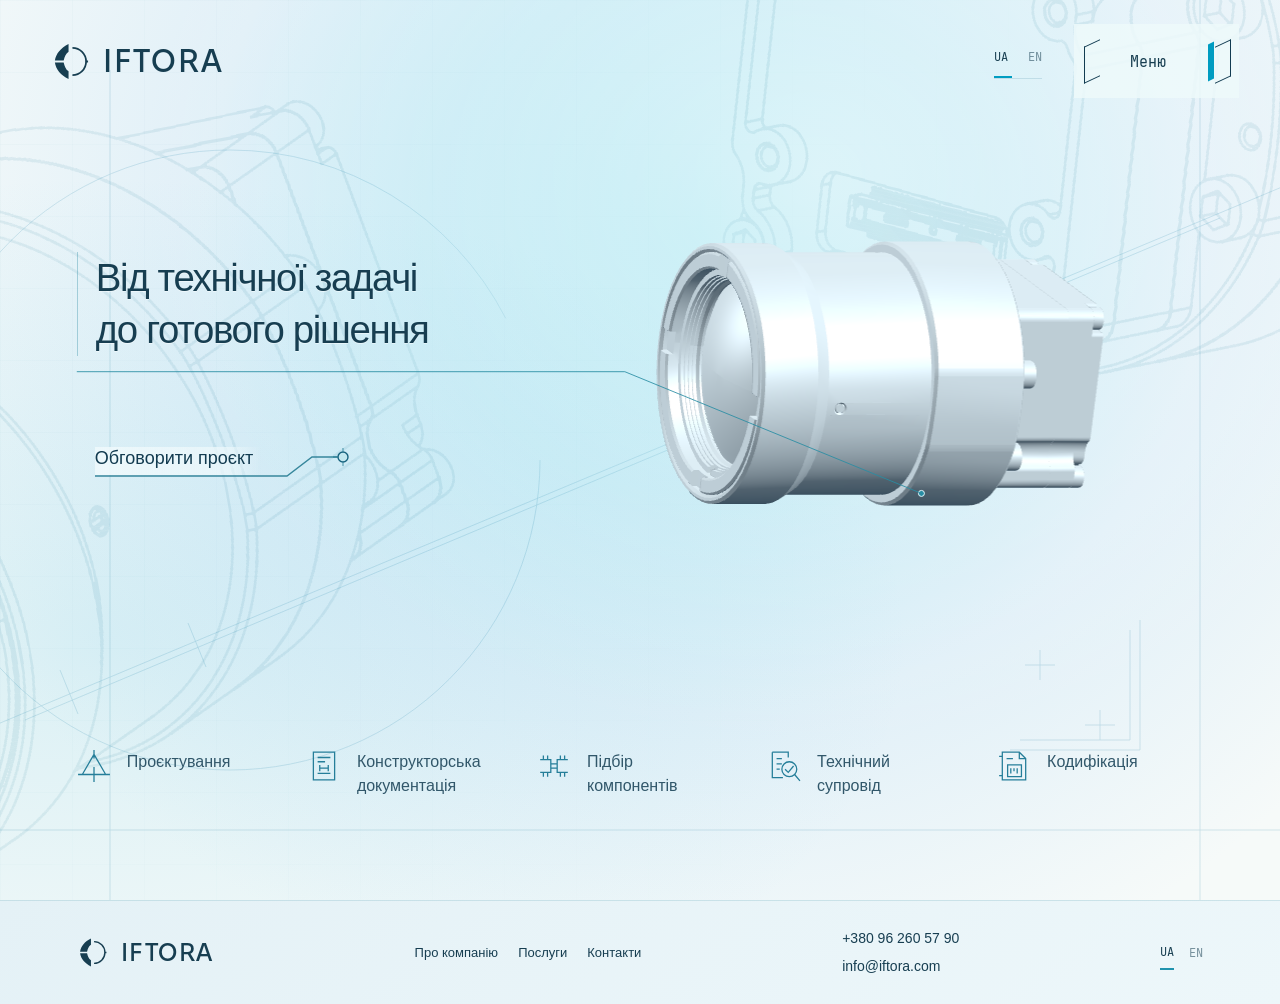
==== index.html @ 30218fc1 "Initial IFTORA website with Home and About" ====
<!doctype html><html lang="uk" data-cta="b"><head><meta charset="utf-8"><meta name="viewport" content="width=device-width,initial-scale=1"><title>IFTORA — Living Blueprint</title><link rel="stylesheet" href="style.css?v=a11y-final-1"><link rel="stylesheet" href="cta-study.css?v=endpoint-line-1"></head><body>
<main class="scene" id="scene" data-model-state="loading">
<div class="mist" aria-hidden="true"></div><div class="grid" aria-hidden="true"></div>
<div class="environment" aria-hidden="true"><img class="fragment front" src="assets/module.svg" alt=""><img class="fragment rear" src="assets/rear.svg" alt=""><svg class="draft" viewBox="0 0 1400 900" preserveAspectRatio="xMidYMid slice"><g fill="none" stroke="currentColor" stroke-width=".65"><path d="M-100 790L1550 100M85 720L1280 218M120 670l18 44m110-91l18 44m840-398l18 44M170 70V900M1260 0V900M0 830H1400"/><circle cx="290" cy="460" r="310" stroke-dasharray="3 13"/><path d="M1070 750h130v-130M1080 740h110v-110M1100 650v30m-15-15h30M1160 710v30m-15-15h30"/></g></svg></div>
<header><span class="brand-lockup"><svg class="brand-mark" viewBox="0 0 32 32" aria-hidden="true" hidden></svg><span class="wordmark">IFTORA</span><span class="favicon-samples" hidden aria-hidden="true"></span></span><div class="header-controls"><div class="language" role="group" aria-label="Мова"><button data-lang="uk" aria-pressed="true">UA</button><button data-lang="en" aria-pressed="false">EN</button></div><button id="menu" aria-expanded="false" aria-controls="menu-panel" aria-label="Відкрити меню"><span class="menu-parts" aria-hidden="true"><i></i><i></i><i></i></span><span class="menu-label">Меню</span></button></div></header>
<div class="model-stage" id="model" tabindex="0" aria-label="Реальна модель ІЧ-модуля. Перетягніть для зміни ракурсу"><picture><source media="(max-width:700px)" srcset="assets/hero-poster-mobile.png"><img class="model-poster" src="assets/hero-poster-desktop.png" alt="Реальна модель ІЧ-модуля"></picture></div>
<svg class="live-leader" aria-hidden="true"><circle id="leader-node" r="2.5"/><path id="leader-path" pathLength="1"/><path id="leader-start" pathLength="1"/></svg><div class="copy"><h1 id="main-phrase">Від технічної задачі<br>до готового рішення</h1><button class="cta" id="contact">Обговорити проєкт</button></div>
<section id="menu-panel" role="dialog" aria-modal="true" aria-label="Меню" inert hidden><button id="menu-close" class="engineering-close" aria-label="Закрити меню"><svg viewBox="0 0 48 48" aria-hidden="true"><path d="M13 8 6 12v24l7 4M35 8l7 4v24l-7 4M18 18l12 12m0-12L18 30"/></svg></button><nav class="menu-inner" aria-label="Навігація"><button data-nav="home" aria-current="page">Головна</button><button data-nav="about">Про компанію</button><button data-nav="services">Послуги</button><button data-nav="cases">Кейси</button><button data-nav="faq">FAQ</button><button data-nav="contact">Контакти</button></nav><p class="menu-note" id="menu-note" hidden aria-live="polite"></p></section>
<section id="contact-panel" role="dialog" aria-modal="true" aria-labelledby="contact-title" hidden inert><div><h2 id="contact-title">Обговорити проєкт</h2><p id="contact-note">Зателефонуйте або напишіть нам</p><address class="project-contacts dialog-contacts"><a href="tel:+380962605790">+380 96 260 57 90</a><a href="mailto:info@iftora.com">info@iftora.com</a></address><button id="contact-close">Повернутися до модуля</button></div></section></main>
<section class="direction-callouts" aria-label="Інженерні напрями"><article class="direction-tag"><svg class="direction-icon" viewBox="0 0 32 32" fill="none" stroke="currentColor" stroke-width="1.2" aria-hidden="true"><path d="M5 24L16 5l11 19ZM16 1v8M1 24h8m14 0h8M16 17v14m-7-7h14"/></svg><span class="tag-label"><span data-ua="Проєктування" data-en="Design">Проєктування</span></span></article><article class="direction-tag"><svg class="direction-icon" viewBox="0 0 32 32" fill="none" stroke="currentColor" stroke-width="1.2" aria-hidden="true"><path d="M6 3h20v26H6ZM10 8h12M10 12h7M10 23h12M12 18h8m-8-3v6m8-6v6"/></svg><span class="tag-label"><span data-ua="Конструкторська" data-en="Engineering">Конструкторська</span><span data-ua="документація" data-en="documentation">документація</span></span></article><article class="direction-tag"><svg class="direction-icon" viewBox="0 0 32 32" fill="none" stroke="currentColor" stroke-width="1.2" aria-hidden="true"><path d="M3 10h10v12H3m26-12H19v12h10M13 14h6m-6 4h6M6 6v4m4-4v4m12-4v4m4-4v4M6 22v4m4-4v4m12-4v4m4-4v4"/></svg><span class="tag-label"><span data-ua="Підбір" data-en="Component">Підбір</span><span data-ua="компонентів" data-en="selection">компонентів</span></span></article><article class="direction-tag"><svg class="direction-icon" viewBox="0 0 32 32" fill="none" stroke="currentColor" stroke-width="1.2" aria-hidden="true"><path d="M5 3h15v5M5 3v24h10M9 9h5M9 14h5M9 19h3"/><circle cx="21" cy="19" r="7"/><path d="m26 24 5 6m-14-11 3 3 5-6"/></svg><span class="tag-label"><span data-ua="Технічний" data-en="Technical">Технічний</span><span data-ua="супровід" data-en="support">супровід</span></span></article><article class="direction-tag codification"><svg class="direction-icon" viewBox="0 0 32 32" fill="none" stroke="currentColor" stroke-width="1.2" aria-hidden="true"><path d="M5 3h16l6 6v20H5ZM21 3v6h6M9 9h6M2 7h3M2 25h3"/><path d="M10 15h13v11H10ZM13 18v5m3-5v3m3-3v5"/></svg><span class="tag-label" data-ua="Кодифікація" data-en="Codification">Кодифікація</span></article></section>
<footer class="home-ending" id="home-contact"><div class="ending-bottom"><span class="brand-lockup footer-brand"><svg class="brand-mark" viewBox="0 0 40 40" aria-hidden="true"></svg><span class="wordmark">IFTORA</span></span><nav class="footer-nav" aria-label="Навігація"><button data-nav="about">Про компанію</button><button data-nav="services">Послуги</button><button data-nav="contact">Контакти</button></nav><address class="project-contacts"><a href="tel:+380962605790">+380 96 260 57 90</a><a href="mailto:info@iftora.com">info@iftora.com</a></address><div class="footer-language"><button data-lang="uk" aria-pressed="true">UA</button><button data-lang="en" aria-pressed="false">EN</button></div></div><p id="footer-note" class="footer-note" hidden aria-live="polite"></p></footer>
<script type="importmap">{"imports":{"three":"./vendor/three.module.js"}}</script><script type="module" src="motion.js?v=navigation-1"></script><script src="accessibility-language.js?v=1"></script></body></html>
---- style.css ----
@font-face{font-family:Fixel;src:url(assets/display.woff2)}*{box-sizing:border-box}body{margin:0;color:#173e51;background:#ecf7fb;font-family:Tahoma,Arial,sans-serif}button{font:inherit;color:inherit;cursor:pointer}button:focus-visible,[tabindex]:focus-visible{outline:2px solid #007aaf;outline-offset:7px}.scene{min-height:700px;height:100svh;position:relative;isolation:isolate;overflow:hidden;background:radial-gradient(ellipse at 55% 26%,#a9e6f1 0%,#c1e9f4 28%,#e1f0f8 51%,#f6faf9 84%)}.mist{position:absolute;inset:-20%;background:radial-gradient(ellipse at 60% 28%,#fff8,transparent 45%),radial-gradient(ellipse at 20% 65%,#4ebedf2a,transparent 40%);transform:translate(calc(var(--px,0)*9px),calc(var(--py,0)*9px))}.grid{position:absolute;inset:0;background-image:linear-gradient(#559db012 1px,transparent 1px),linear-gradient(90deg,#559db012 1px,transparent 1px);background-size:72px 72px;mask-image:linear-gradient(110deg,#000,transparent 75%);opacity:.6}.environment{position:absolute;inset:0;pointer-events:none;opacity:var(--engineering,0)}.fragment{position:absolute;opacity:.12;filter:invert(35%) sepia(33%) saturate(1000%) hue-rotate(150deg);width:75vw;mix-blend-mode:multiply}.front{left:-39%;top:14%;transform:translate(calc(var(--px,0)*-12px + var(--drift,0)*5px),calc(var(--py,0)*-8px + var(--drift,0)*3px)) rotate(-10deg)}.rear{right:-32%;top:-40%;transform:translate(calc(var(--px,0)*17px - var(--drift,0)*7px),calc(var(--py,0)*11px - var(--drift,0)*4px)) rotate(13deg)}.draft{position:absolute;width:100%;height:100%;color:#00749f;opacity:.3;transform:translate(calc(var(--px,0)*5px),calc(var(--py,0)*5px))}header{position:absolute;z-index:6;top:34px;left:4%;right:4%;display:flex;align-items:center;justify-content:space-between}.wordmark{font-family:Fixel;font-size:32px;letter-spacing:.06em}#menu{position:relative;display:flex;align-items:center;justify-content:center;width:115px;height:45px;border:0;background:none;z-index:7}.menu-label{font-size:13px;position:absolute;top:16px;left:31px;transition:transform .55s,opacity .4s}.menu-parts{position:absolute;inset:0}.menu-parts i{position:absolute;top:7px;height:32px;width:16px;border:1px solid #28627b;transition:transform .65s cubic-bezier(.2,.8,.2,1);transform:skewY(-25deg)}.menu-parts i:nth-child(1){left:5px;border-right:0}.menu-parts i:nth-child(2){left:91px;width:6px;background:#009dc1;border:0}.menu-parts i:nth-child(3){left:98px;border-left:0}.menu-open .menu-parts i:nth-child(1){transform:translateX(-8px) skewY(-25deg)}.menu-open .menu-parts i:nth-child(2){transform:translate(-18px,17px) skewY(-25deg)}.menu-open .menu-parts i:nth-child(3){transform:translateX(10px) skewY(-25deg)}.menu-open .menu-label{opacity:0;transform:translateY(10px)}.model-stage{position:absolute;width:min(72vw,1100px);left:50%;top:-1%;transform:translateX(-44%);touch-action:pan-y;outline-offset:-40px}.model-tilt{transform:perspective(1100px) rotateX(calc(var(--py,0)*-2deg)) rotateY(calc(var(--px,0)*2.8deg));will-change:transform}#module-art{width:100%;overflow:visible;color:#27617b;filter:drop-shadow(15px 30px 28px #4a90b62a)}.surface{opacity:var(--depth,0)}.ink{opacity:calc(1 - var(--depth,0)*.45)}.axes{opacity:var(--engineering,0)}.optics{transform:translate(calc(var(--separate,0)*-21px),calc(var(--separate,0)*8.82px))}.housing{transform:translate(calc(var(--separate,0)*12px),calc(var(--separate,0)*-5.04px))}.highlight{opacity:var(--highlight,0);transition:opacity .35s}h1{font-family:Fixel;font-weight:500;font-size:clamp(42px,4.9vw,82px);line-height:1.04;letter-spacing:-.045em;margin:0;text-shadow:0 2px 20px #e8f7fbcc}h1 span{margin-left:13%}.copy p{font-size:clamp(15px,1.25vw,19px);line-height:1.5;margin:22px 0 0 48%;max-width:480px}.study-controls{position:absolute;z-index:3;left:4%;right:4%;bottom:65px;display:flex;align-items:center;justify-content:space-between;font-size:12px}.study-controls button{display:flex;align-items:center;gap:18px;border:0;background:none;padding:10px 0;font-size:12px;min-width:280px;text-align:left}.progress-track{width:82px;height:2px;background:#84b5c6;display:block}#progress{display:block;height:100%;width:0;background:#007caa}.replay-label{opacity:.6}.disclosure{position:absolute;bottom:22px;left:4%;right:4%;display:flex;justify-content:space-between;font-size:9px;letter-spacing:.06em;color:#497489}#menu-panel{position:absolute;z-index:5;inset:0;background:#eaf8faed;backdrop-filter:blur(20px);clip-path:polygon(94% 6%,95% 6%,95% 8%,94% 8%);transition:clip-path .7s cubic-bezier(.2,.8,.2,1)}#menu-panel.open{clip-path:polygon(0 0,100% 0,100% 100%,0 100%)}.menu-inner{position:absolute;left:13%;top:30%;display:grid;gap:28px}.menu-inner small{letter-spacing:.14em;font-size:11px}.menu-inner button{font-family:Fixel;font-size:clamp(24px,3vw,48px);text-align:left;border:0;background:transparent;padding:0;width:fit-content}.menu-inner button:hover{color:#0098bc}.menu-inner p{font-size:14px;line-height:1.6;color:#497489}
@media(max-width:700px){.scene{min-height:690px}header{top:23px;left:24px;right:24px}.wordmark{font-size:26px}.model-stage{width:143vw;left:50%;top:12%;transform:translateX(-50%)}h1{font-size:clamp(32px,8.5vw,48px);line-height:1.09}h1 span{margin-left:0;display:inline}.copy p{margin:17px 0 0 8%;font-size:13px;max-width:310px}.desktop-break{display:none}.study-controls{left:24px;right:24px;bottom:71px;display:block}.interaction{display:block;font-size:10px;margin-top:7px}.study-controls button{gap:14px}.disclosure{left:24px;right:24px;bottom:18px;font-size:8px;line-height:1.6;display:block}.disclosure span{display:block}.front{width:140vw;left:-83%;top:11%}.rear{width:155vw;right:-98%;top:-3%}.grid{background-size:48px 48px}.menu-inner{left:24px;right:24px;gap:25px}.menu-inner button{font-size:29px}}
@media(prefers-reduced-motion:reduce){*,*:before,*:after{transition:none!important}.model-tilt,.fragment,.draft,.mist{transform:none!important}}
/* Focused refinement: one phrase, one action, an actual horizontal optical axis. */
.header-controls{display:flex;align-items:center;gap:38px}.language{display:flex;position:relative;gap:20px;padding-bottom:8px;border-bottom:1px solid #84b5c655}.language button{padding:5px 0;border:0;background:transparent;font-size:12px;opacity:.55}.language button[aria-pressed=true]{opacity:1}.language button[aria-pressed=true]:after{content:"";position:absolute;width:18px;height:2px;background:#009dc1;bottom:0;transform:translateX(-100%)}.fragment{opacity:.045}.draft{opacity:.14}.grid{opacity:.32}.model-stage{width:min(76vw,1120px);left:50%;top:8%;transform:translateX(-53%)}.housing{transform:none}.rear-section{transform:translate(calc(var(--separate,0)*16px),calc(var(--separate,0)*-6.72px))}.optics{transform:translate(calc(var(--separate,0)*-26px),calc(var(--separate,0)*10.92px))}.copy h1{font-size:clamp(22px,2vw,31px);line-height:1.3;letter-spacing:-.02em;text-shadow:none}.callout{position:absolute;right:calc(100% + 24px);top:17px;width:88px;height:72px;border-bottom:1px solid #278ba16b;border-left:1px solid #278ba16b;transform:translateY(-72px)}.cta{display:block;margin-top:25px;padding:9px 0;border:0;border-bottom:1px solid #008daf;background:none;font-size:15px;width:fit-content;transition:color .2s,border-color .2s}.cta:hover{color:#008daf;border-color:transparent}#contact-panel{position:absolute;inset:0;z-index:9;background:#eaf8faf5;backdrop-filter:blur(18px)}#contact-panel>div{position:absolute;inset:30% 15% auto;max-width:650px}#contact-panel h2{font:36px Fixel}#contact-panel p{line-height:1.6}#contact-close{border:0;background:none;border-bottom:1px solid #008daf;padding:10px 0;margin-top:25px}.menu-inner{gap:35px}
@media(max-width:700px){.header-controls{gap:12px}.language{gap:12px}.language button{font-size:10px}#menu{width:90px;transform:scale(.85);transform-origin:right center}.menu-parts i:nth-child(2){left:72px}.menu-parts i:nth-child(3){left:79px}.menu-label{left:24px}.model-stage{width:127vw;left:50%;top:19%;transform:translateX(-53%)}.copy h1{font-size:24px;line-height:1.32}.callout{left:18px;right:auto;top:-20px;width:37px;height:45px;transform:translateY(-45px);border-bottom:0;border-left:1px solid #278ba16b}.cta{font-size:15px;margin-top:24px}.rear{top:-15%}.front{left:-105%}#contact-panel>div{inset:25% 25px auto}#contact-panel h2{font-size:28px}}
.projection{display:none}.variant-links{display:flex;gap:24px;flex-wrap:wrap}.variant-links a{font-size:14px;color:#28627b;text-underline-offset:7px}.menu-inner{top:25%;gap:30px}.menu-inner small{opacity:.65}.language button{position:relative}.language button[aria-pressed=true]:after{left:0;transform:none;bottom:-8px;width:100%}
@media(min-width:701px){#menu{width:145px;height:54px;background:#effcffc9;box-shadow:0 5px 24px #386c8112}.menu-parts i{border-color:#17495e;border-width:1.5px;top:9px;height:37px}.menu-parts i:nth-child(1){left:0}.menu-parts i:nth-child(2){left:124px;width:6px;background:#009cc1}.menu-parts i:nth-child(3){left:131px}.menu-label{left:46px;top:18px;font-size:15px}.header-controls{gap:42px}}


@media(max-width:700px){}
.copy .callout{width:115px;height:82px;top:15px;transform:translateY(-82px)}
@media(max-width:700px){.copy .callout{left:22px;width:0;height:46px;top:-16px;transform:translateY(-46px)}}
@media(min-width:701px){}
@media(max-width:700px){.copy .callout{height:90px;top:-12px;transform:translateY(-90px)}}
@media(min-width:701px){}

/* Real STEP model occupies the established model stage. */

.model-stage canvas{display:block;width:100%;height:100%;touch-action:none}
.model-stage:active{cursor:grabbing}
.model-poster{width:100%;height:100%;object-fit:contain}
.reveal-module{position:absolute;z-index:4;left:23%;top:68%;padding:9px 0;background:none;border:0;border-bottom:1px solid #309bb5;color:#325668;font:14px Tahoma,Arial,sans-serif;cursor:pointer}
.reveal-module:disabled{visibility:hidden}
.reveal-module:focus-visible{outline:2px solid #148caf;outline-offset:5px}

@media(min-width:701px){#menu{background:#effbfc;box-shadow:0 0 0 12px #effbfc,0 4px 18px #6eafc21a}}
@media(max-width:700px){.reveal-module{left:auto;right:30px;top:57%;font-size:13px}.model-stage{transform:translateX(-50%)}}

.model-poster{position:absolute;inset:0;pointer-events:none}
.model-stage canvas[hidden],.model-poster[hidden]{display:none}
/* One coordinated motion system; the established composition is unchanged. */
.live-leader{position:absolute;inset:0;width:100%;height:100%;overflow:visible;pointer-events:none;z-index:3;color:#288da4}
#leader-node{fill:currentColor;opacity:var(--node,0)}
#leader-path{fill:none;stroke:currentColor;stroke-width:1;opacity:.65;stroke-dasharray:1;stroke-dashoffset:calc(1 - var(--leader,0))}
.copy h1{opacity:var(--copy,0);transform:translateY(calc((1 - var(--copy,0))*5px))}
.copy .cta{opacity:var(--copy,0);position:relative;padding:12px 0 12px 17px;border:0}
.copy .cta::before{content:"";position:absolute;left:0;bottom:3px;width:100%;height:1px;background:#248eaa}
.copy .cta::after{content:"";position:absolute;left:0;bottom:1px;width:5px;height:5px;background:#1688a6;transition:left .32s cubic-bezier(.3,.7,.2,1),transform .1s}
.copy .cta:is(:hover,:focus-visible)::after{left:calc(100% - 5px)}
.copy .cta:active::after{transform:scaleX(1.7) scaleY(.65)}
.copy .cta:active{transform:translateY(1px)}
.copy .cta:hover{color:#173e51}
.language{position:relative}
.language button[aria-pressed=true]::after{display:none}
.language::after{content:"";position:absolute;left:0;bottom:0;width:18px;height:2px;background:#009dc1;transform:translateX(var(--lang-offset,0px));transition:transform .19s cubic-bezier(.25,.65,.3,1)}
.scene:not(.menu-open) #menu:is(:hover,:focus-visible) .menu-parts i:nth-child(2){transform:translate(-3px,3px) skewY(-25deg)}
#menu-panel{clip-path:inset(4% 4% 91% 94%);transition:clip-path .65s cubic-bezier(.3,.7,.2,1);transition-delay:.12s}
#menu-panel.open{clip-path:inset(0)}
.front{animation:front-breathe 34s ease-in-out infinite alternate}.rear{animation:rear-breathe 43s ease-in-out infinite alternate}.draft{animation:draft-breathe 39s ease-in-out infinite alternate}
@keyframes front-breathe{from{translate:-3px 0}to{translate:5px 3px}}
@keyframes rear-breathe{from{translate:4px -2px}to{translate:-5px 4px}}
@keyframes draft-breathe{from{translate:0 -2px}to{translate:2px 3px}}
.draft path,.draft circle{stroke-dasharray:1800;stroke-dashoffset:calc((1 - var(--draw,0))*1800)}
.scene:not(.intro-done) #reveal-module{visibility:hidden}
@media(prefers-reduced-motion:reduce){*,*::before,*::after{animation:none!important;transition:none!important;scroll-behavior:auto!important}.front,.rear,.draft,.mist{translate:0 0!important}.copy h1{transform:none!important}}

/* Focused refinement: annotation hierarchy and a denser existing drawing field. */
.fragment{opacity:.085}.draft{opacity:.23}.grid{opacity:.48}
.environment{mask-image:radial-gradient(ellipse 29% 24% at 50% 35%,#0006,#000 95%)}

.copy h1{font-family:Tahoma,Arial,sans-serif;font-size:20px;line-height:1.48;letter-spacing:.005em;font-weight:400}
#leader-path{opacity:.85;stroke-width:1}#leader-node{r:3;stroke:#e3f6fa;stroke-width:1}
.copy .cta{width:230px;text-align:left;margin-top:24px;padding:12px 14px 15px 16px;font-size:15px;letter-spacing:.015em}
.copy .cta::before{height:7px;bottom:1px;background:none;border-bottom:1px solid #248eaa;border-right:2px solid #248eaa}
.copy .cta::after{width:6px;height:6px;bottom:-1px;left:0}
.copy .cta:is(:hover,:focus-visible)::after{left:calc(100% - 7px)}
.copy .cta:active::after{transform:scaleX(1.5) scaleY(.7)}
@media(min-width:701px){#menu{background:#f0fafc;box-shadow:0 0 0 16px #f0fafc,0 6px 28px #315d701a}.menu-parts i{border-color:#123c51}.menu-label{font-weight:600}}
@media(max-width:700px){.fragment{opacity:.075}.draft{opacity:.2}.copy h1{font-size:19px;line-height:1.5}.copy .cta{margin-top:24px;width:220px}.environment{mask-image:radial-gradient(ellipse 48% 19% at 50% 38%,#0007,#000 98%)}}


.copy h1{font-family:Tahoma,Arial,sans-serif;font-size:17px;line-height:1.6;letter-spacing:-.035em}
.copy .cta{font-family:Tahoma,Arial,sans-serif;font-size:13px;letter-spacing:-.025em}
.brand-lockup{display:flex;align-items:center;gap:12px}.brand-mark{width:35px;height:35px;flex:none}.brand-mark[hidden]{display:none}
.favicon-samples{display:flex;gap:14px;align-items:center;margin-left:25px}.favicon-samples[hidden]{display:none}
html[data-header="dark"] header{background:#173e51;color:#effbfc;box-shadow:0 0 0 18px #173e51}
html[data-header="dark"] #menu{background:#173e51;color:#effbfc;box-shadow:0 0 0 16px #173e51}
html[data-header="dark"] .menu-parts i{border-color:#effbfc}
@media(min-width:701px){}
@media(max-width:700px){.copy h1{font-size:16px;line-height:1.6;letter-spacing:-.035em}.brand-lockup{gap:8px}.brand-mark{width:27px;height:27px}.brand-lockup:has(.brand-mark:not([hidden])) .wordmark{font-size:23px}.favicon-samples{position:absolute;top:64px;left:0;margin:0}html[data-header="dark"] .favicon-samples{background:#173e51;padding:8px}}

/* Reference-led header and two editorial treatments of the same callout. */
.brand-mark{width:39px;height:39px}.brand-lockup{gap:13px}

.copy h1{position:relative;font-family:Fixel,sans-serif;font-size:32px;line-height:1.42;letter-spacing:-.015em;font-weight:400;padding-left:18px;border-left:1px solid #278da67a;background:repeating-linear-gradient(to bottom,transparent 0,transparent calc(1.42em - 1px),#4997ac25 calc(1.42em - 1px),#4997ac25 1.42em);text-shadow:0 1px 0 #ffffff7a}
.copy h1::before,.copy h1::after{content:"";position:absolute;left:-3px;width:5px;height:5px;background:#238eac}
.copy h1::before{top:0}.copy h1::after{bottom:0}
html[data-type="a"] .copy h1{font-family:Tahoma,Arial,sans-serif;font-size:31px;font-weight:400}
.copy .cta{font-family:Tahoma,Arial,sans-serif;font-size:16px;letter-spacing:0;padding:13px 16px 17px;width:255px;margin-top:26px}
.copy .cta::before{border-bottom-width:1.5px}.copy .cta::after{width:7px;height:7px}
#menu-panel{inset:auto;top:108px;right:4%;width:450px;height:auto;min-height:320px;background:#edf8fc;backdrop-filter:blur(18px);border-top:1px solid #248ba5;border-bottom:1px solid #89b9c977;box-shadow:0 18px 40px #173e5112;clip-path:inset(0 0 100% 0);transition:clip-path .55s cubic-bezier(.25,.7,.25,1);transition-delay:.06s;z-index:6}
#menu-panel.open{clip-path:inset(0)}
.menu-inner{position:relative;inset:auto;display:grid;gap:0;padding:22px 32px}
.menu-inner button{font-family:Tahoma,Arial,sans-serif;font-size:25px;padding:15px 0;border-bottom:1px solid #80b4c43d;width:100%}
.menu-inner button:last-child{border:0}.menu-note{margin:0;padding:0 32px 24px;font:12px/1.6 Tahoma,Arial,sans-serif;color:#315d70}
@media(min-width:701px){header{background:#eaf7fbbf;box-shadow:0 0 0 15px #eaf7fbbf}#menu{background:#eef9fc;box-shadow:0 0 0 16px #eef9fc}}
@media(max-width:700px){.brand-mark{width:29px;height:29px}.brand-lockup{gap:8px}.copy h1{font-size:23px;line-height:1.42;padding-left:14px}html[data-type="a"] .copy h1{font-size:22px}.copy .cta{font-size:15px;width:230px;margin-top:24px}.fragment{opacity:.105}.draft{opacity:.25}.environment{mask-image:radial-gradient(ellipse 48% 18% at 50% 38%,#0008,#000 98%)}#menu-panel{top:89px;left:24px;right:24px;width:auto;min-height:0}.menu-inner{padding:16px 24px}.menu-inner button{font-size:23px;padding:14px 0}.menu-note{padding:0 24px 20px}}

html[data-type="b"] .copy .cta{font-family:Tahoma,Arial,sans-serif;font-size:15px;letter-spacing:-.025em}
@media(max-width:700px){html[data-type="b"] .copy .cta{font-size:14px}}

/* Home continuity: transparent header, connected sentence and one competence rail. */
header{background:transparent!important;box-shadow:none!important}
#menu{background:#eef9fbd9;box-shadow:0 0 0 10px #eef9fbd9}
.copy .cta{font-family:Tahoma,Arial,sans-serif!important;font-size:17px!important;width:285px;min-height:54px;padding:15px 20px 18px 18px;background:#e4f4f966;border-left:1px solid #268aa65e;letter-spacing:0!important;font-weight:500}
.copy .cta::before{border-bottom-width:2px}.copy .cta::after{width:8px;height:8px}
#leader-start{fill:none;stroke:#288da4;stroke-width:1;opacity:calc(var(--copy,0)*.7);stroke-dasharray:1;stroke-dashoffset:calc(1 - var(--leader,0))}
#menu-panel{background:linear-gradient(135deg,#e7f5f9f5,#d9edf4f5);border-left:1px solid #288ca56b;border-right:1px solid #288ca526;max-height:calc(100svh - 120px);overflow:auto}
.menu-inner button{position:relative;padding-left:18px;font-size:23px}
.menu-inner button::before{content:"";position:absolute;left:0;top:50%;width:5px;height:5px;border:1px solid #268ea7;opacity:0;transform:translateY(-50%);transition:opacity .2s}
.menu-inner button[aria-current],.menu-inner button:hover{color:#087995}
.menu-inner button[aria-current]::before,.menu-inner button:is(:hover,:focus-visible)::before{opacity:1;background:#268ea7}
.home-ending{padding:70px 6% 38px;background:linear-gradient(145deg,#dfedf4,#edf7fa);border-top:1px solid #85b7c653}
.ending-top{display:grid;grid-template-columns:1.5fr 1fr;gap:8%;padding-bottom:70px;align-items:start}
.ending-invitation h2{font:34px/1.3 Tahoma,Arial,sans-serif;margin:0 0 25px}
.ending-cta{position:relative;background:transparent;border:0;border-bottom:2px solid #218ca8;border-left:1px solid #218ca855;padding:14px 24px 14px 18px;font:17px Tahoma,Arial,sans-serif}
.ending-cta::after{content:"";position:absolute;left:0;bottom:-4px;width:6px;height:6px;background:#218ca8;transition:left .3s}.ending-cta:is(:hover,:focus-visible)::after{left:calc(100% - 6px)}.ending-cta:active::after{transform:scaleX(1.5)}
.contact-details h3{font:14px Tahoma,Arial,sans-serif;margin:0 0 20px}.contact-details p{font:16px/1.6 Tahoma,Arial,sans-serif;margin:0;color:#496c7a}
.ending-bottom{border-top:1px solid #6ba5b86b;padding-top:28px;display:flex;gap:40px;align-items:center;justify-content:space-between}.footer-brand .wordmark{font-size:25px}.footer-brand .brand-mark{width:31px;height:31px}
.footer-nav{display:flex;gap:22px;flex-wrap:wrap}.footer-nav button{padding:8px 0;background:none;border:0;font-size:14px}.footer-nav button:hover{color:#0085a3}.footer-language{display:flex;gap:15px}.footer-language button{border:0;background:none;padding:8px 0;font-size:12px;opacity:.55}.footer-language button[aria-pressed=true]{opacity:1;border-bottom:2px solid #2093ae}.footer-note{font:12px/1.6 Tahoma,Arial,sans-serif;margin:25px 0 0}
#contact-panel{position:fixed;z-index:20;height:100svh}
@media(min-width:701px){.copy h1{position:static;border:0;padding:0;background:none;opacity:1;transform:none!important;font:32px/1.42 Tahoma,Arial,sans-serif!important}.copy h1::before,.copy h1::after{display:none}.copy .cta{position:absolute;left:52%;bottom:13%}.fragment{opacity:.095}}
@media(max-width:700px){#leader-start{display:none}.copy .cta{font-size:16px!important;width:260px}.fragment{opacity:.12}.draft{opacity:.28}.menu-inner{padding:12px 24px}.menu-inner button{font-size:21px;padding-top:12px;padding-bottom:12px}.home-ending{padding:44px 30px 30px}.ending-top{grid-template-columns:1fr;gap:42px;padding-bottom:40px}.ending-invitation h2{font-size:27px}.ending-bottom{align-items:flex-start;flex-wrap:wrap;gap:26px}.footer-nav{order:3;display:grid;grid-template-columns:1fr 1fr;width:100%;gap:10px 30px}.footer-nav button{text-align:left}.footer-language{margin-left:auto}}
@media(prefers-reduced-motion:reduce){}

@media(min-width:701px){.copy .cta{z-index:5}}
@media(min-width:701px){}


/* Complete Home refinement: one headline, one CTA, one direction system. */
.copy{position:absolute;left:6%;right:auto;top:28%;bottom:auto;width:40%;max-width:550px;z-index:4}
.copy #main-phrase{position:relative;font:clamp(28px,3vw,44px)/1.35 Tahoma,Arial,sans-serif!important;letter-spacing:-.035em;border:0;border-left:1px solid #328ca65e;padding:0 0 0 18px;margin:0;background:none;opacity:var(--copy,0);transform:none!important}
.copy #main-phrase::before,.copy #main-phrase::after{display:none}
.copy .cta{position:relative;left:auto;bottom:auto;margin-top:44px;width:280px;color:#153f53;background:#edf9fb85;opacity:var(--copy,0)}
.scene .model-stage{left:69%;top:15%;width:68%;height:53%;transform:translateX(-50%)}
#menu-panel{width:300px;min-height:0;background:linear-gradient(135deg,#edf8fbd9,#dceff5e6);border:1px solid #6398aa55;box-shadow:0 12px 32px #173e5110}
.menu-inner{padding:12px 20px}.menu-inner button{font-size:18px;padding:11px 0 11px 14px;min-height:44px}.menu-inner button::before{width:3px;height:3px}.menu-note{padding:0 20px 16px;font-size:11px}
.direction-callouts{height:175px;position:relative;z-index:4;display:grid;grid-template-columns:repeat(4,1fr);gap:36px;margin:-175px 6% 0;padding:24px 0 48px;min-height:175px}
.direction-tag{display:flex;gap:16px;align-items:flex-start;color:#31576a;min-width:0}
.direction-icon{width:34px;height:34px;flex:none;color:#257e99}
.tag-label{font:16px/1.5 Tahoma,Arial,sans-serif;padding-top:1px}.tag-label>span{display:block}
.home-ending{padding:28px 6%;background:linear-gradient(145deg,#e4f1f6,#edf7fa)}
.ending-bottom{border:0;padding:0;gap:28px;flex-wrap:wrap}.footer-nav{gap:20px}.footer-nav button{font-size:13px}.contact-placeholder{font:12px/1.5 Tahoma,Arial,sans-serif;color:#527381;margin:0}.footer-note{margin-top:14px}
@media(min-width:701px) and (max-width:1050px){.copy{width:43%;top:25%}.copy #main-phrase{font-size:29px!important}.tag-label{font-size:15px}.direction-callouts{gap:20px}.direction-tag{gap:10px}.direction-icon{width:29px}.scene .model-stage{left:71%;width:66%}}
@media(max-width:700px){.scene{height:100svh;min-height:690px}.scene .model-stage{left:50%;top:17%;width:112vw;height:41%;transform:translateX(-50%)}.copy{top:auto;bottom:10%;left:30px;right:28px;width:auto;max-width:none}.copy #main-phrase{font-size:25px!important;line-height:1.4!important;padding-left:14px;letter-spacing:-.025em}.copy .cta{margin-top:38px;width:260px;font-size:16px!important}.fragment{opacity:.17}.draft{opacity:.34}.grid{opacity:.5}#menu-panel{top:89px;left:auto;right:24px;width:min(300px,calc(100% - 48px))}.menu-inner{padding:10px 20px}.menu-inner button{font-size:19px;min-height:46px;padding:10px 0 10px 14px}.direction-callouts{height:auto;margin:0;padding:22px 24px 30px;grid-template-columns:1fr 1fr;gap:26px 20px;min-height:0;background:linear-gradient(180deg,#f0f8fa,#e8f3f8)}.direction-callouts::before{content:"";position:absolute;inset:0;background:url(assets/rear.svg) no-repeat right -90px center / 330px auto;opacity:.09;pointer-events:none}.direction-tag{position:relative;flex-direction:column;gap:10px;min-height:94px}.direction-icon{width:30px;height:30px}.tag-label{font-size:16px;line-height:1.4;letter-spacing:-.015em}.home-ending{padding:26px 24px}.ending-bottom{gap:22px;align-items:center}.footer-nav{display:flex;order:3;width:100%;gap:22px}.contact-placeholder{order:4;width:100%}.footer-language{margin-left:auto}}
@media(max-width:360px){.copy #main-phrase{font-size:22px!important}.copy .cta{width:250px}.tag-label{font-size:15px}}

/* Loading, failure and context recovery retain usable content and reserved geometry. */
.scene .model-stage{z-index:2;cursor:grab;outline-offset:-12px}
.scene[data-model-state="loading"],.scene[data-model-state="fallback"]{--engineering:1;--draw:1}
.scene[data-model-state="loading"] .copy #main-phrase,.scene[data-model-state="loading"] .copy .cta,
.scene[data-model-state="fallback"] .copy #main-phrase,.scene[data-model-state="fallback"] .copy .cta{opacity:1}
@media(min-width:701px){.scene .copy{pointer-events:auto}.scene .copy #main-phrase,.scene .copy .cta{opacity:1}}

/* Five confirmed directions; same scene and original four pictograms. */
.direction-callouts{grid-template-columns:repeat(5,minmax(0,1fr));gap:24px}
.project-contacts{display:flex;flex-direction:column;gap:8px;margin:0;font:14px/1.4 Tahoma,Arial,sans-serif;font-style:normal}
.project-contacts a{color:inherit;text-decoration:none;text-underline-offset:4px}.project-contacts a:hover{text-decoration:underline}.project-contacts a:focus-visible{outline:2px solid #087998;outline-offset:4px}
.dialog-contacts{font-size:22px;gap:18px;margin-top:28px}
@media(min-width:701px) and (max-width:1200px){.direction-callouts{grid-template-columns:repeat(6,minmax(0,1fr));height:220px;margin-top:-220px;row-gap:22px;padding-bottom:32px}.direction-tag{grid-column:span 2}.direction-tag:nth-child(4){grid-column:2 / span 2}.direction-tag:nth-child(5){grid-column:4 / span 2}}
@media(max-width:700px){.direction-callouts{grid-template-columns:repeat(2,minmax(0,1fr));height:auto;margin-top:0;gap:26px 20px}.direction-tag:last-child{grid-column:1 / -1;justify-self:center;align-items:center}.project-contacts{order:4;width:100%;font-size:15px;gap:10px}.dialog-contacts{font-size:21px}}

/* Unified Hero directions and a symmetric, flow-based mobile grid. */
.tag-label{font-family:Tahoma,Arial,sans-serif;font-weight:400}
@media(max-width:700px){
.direction-callouts{grid-template-columns:repeat(2,minmax(0,1fr));justify-items:center;text-align:center;column-gap:20px;row-gap:26px}
.direction-tag,.direction-tag:last-child{display:flex;flex-direction:column;align-items:center;justify-content:flex-start;width:100%;min-height:100px;gap:12px;margin:0;padding:0;transform:none}
.direction-icon{display:block;width:32px;height:32px;flex:0 0 32px}
.tag-label{display:block;width:100%;padding:0;font-size:16px;line-height:1.4;letter-spacing:-.015em}
.direction-tag:last-child{grid-column:1 / -1;width:calc((100% - 20px)/2);justify-self:center}
}
@media(max-width:360px){.tag-label{font-size:15px}}

/* Mobile directions: paired top, centered component selection, paired bottom. */
@media(max-width:700px){
.direction-tag:nth-child(1){grid-column:1;grid-row:1}
.direction-tag:nth-child(2){grid-column:2;grid-row:1}
.direction-tag:nth-child(3){grid-column:1 / -1;grid-row:2;width:calc((100% - 20px)/2);justify-self:center}
.direction-tag:nth-child(4){grid-column:1;grid-row:3}
.direction-tag:nth-child(5){grid-column:2;grid-row:3;width:100%;justify-self:center}
}

/* One UI family; the approved wordmark alone keeps its display face. */
body,button,.menu-inner button,.menu-label,.footer-nav,.project-contacts,#contact-panel h2{font-family:Tahoma,Arial,sans-serif}
@media(max-width:700px){
.direction-callouts{row-gap:14px;column-gap:20px;padding-top:24px;padding-bottom:26px}
.direction-callouts::before{opacity:.045}
.direction-tag,.direction-tag:last-child{min-height:92px;gap:10px;color:#31576a}
.direction-icon{width:30px;height:30px;flex-basis:30px;stroke-width:1.25;color:#287c96}
.direction-icon :is(path,circle){vector-effect:non-scaling-stroke}
.tag-label{min-height:44px;font-size:16px;font-weight:400;line-height:1.35;letter-spacing:-.015em}
}
@media(max-width:360px){.tag-label{font-size:15px;min-height:41px}}

/* Mobile composition: equal cells around a shared centre, no manual offsets. */
@media(max-width:700px){
.direction-callouts{grid-template-columns:repeat(2,minmax(0,1fr));column-gap:24px;row-gap:16px;padding:26px 24px;justify-items:center;text-align:center}
.direction-callouts::before{background-position:center;background-size:280px auto;opacity:.03}
.direction-tag,.direction-tag:last-child{width:100%;min-height:94px;gap:10px;align-items:center}
.direction-tag:nth-child(3){width:calc((100% - 24px)/2);grid-column:1 / -1}
.direction-icon{width:30px;height:30px;flex-basis:30px;stroke-width:1.25}
.tag-label{font:400 16px/1.35 Tahoma,Arial,sans-serif;letter-spacing:-.015em;min-height:44px;width:100%}
}
@media(max-width:360px){.tag-label{font-size:15px}}

/* Shared About/Home technical microtype; primary UI keeps its approved metrics. */
@font-face{font-family:'JetBrains Mono';src:url(assets/jetbrains-mono.woff2) format('woff2');font-weight:100 800;font-style:normal;font-display:swap}
.menu-label,.language button,.footer-language button,.menu-note,.footer-note{font-family:'JetBrains Mono',monospace}

.engineering-close{width:48px;height:48px;padding:0;border:0;background:transparent;color:#28627b;cursor:pointer}.engineering-close svg{width:48px;height:48px;fill:none;stroke:currentColor;stroke-width:1.4}.engineering-close:hover{color:#0088a6}#menu-close{display:none;position:absolute;right:24px;top:100px;z-index:2}@media(max-width:700px){#menu-close{display:block}}
@media(max-width:700px){#menu-close{top:4px;right:8px}.menu-inner{padding-top:56px}}
/* Accessible symbol-only focus for the mobile close control. */
#menu-close.engineering-close,
#menu-close.engineering-close:is(:hover,:active,:focus,:focus-visible){
 width:48px;height:48px;min-width:48px;min-height:48px;
 outline:0;border:0;box-shadow:none;background:transparent;
 appearance:none;-webkit-appearance:none;-webkit-tap-highlight-color:transparent;
}
#menu-close.engineering-close:focus{color:#07516d}
#menu-close.engineering-close:focus svg{stroke-width:2.2}
#menu-close.engineering-close:focus-visible{color:#00394f}
#menu-close.engineering-close:focus-visible svg{stroke-width:2.6}
---- cta-study.css ----
/* Technical callout: a translating terminal, no radial pulse or scale animation. */
html[data-cta] .copy #contact{height:54px;min-height:54px;padding:0;border:0;background:transparent;color:#123b50;font:500 18px/1.3 Tahoma,Arial,sans-serif!important;letter-spacing:0!important;isolation:isolate;touch-action:manipulation;top:40px}
html[data-cta] #contact::before,html[data-cta] #contact::after{content:none}
html[data-cta] #contact:active{transform:none}
html[data-cta] #contact .cta-text{position:absolute;z-index:2;white-space:nowrap;left:18px;top:7px;padding:0 8px 5px 0;background:linear-gradient(90deg,#edf8fbf2,#edf8fbb8 80%,#edf8fb00)}
.cta-mechanism{position:absolute;inset:0;pointer-events:none}
html[data-cta] #contact .cta-mechanism svg{width:100%;height:100%;overflow:visible;fill:none;stroke:#37879c;stroke-width:1.4}
html[data-cta] #contact:focus-visible{outline:2px solid #087998;outline-offset:6px}
.callout-line{transition:stroke .2s,stroke-width .2s}
.callout-node{fill:#c2e7ef;stroke:#17627e;transition:fill .18s}
.node-axis{opacity:.65}
/* The circle stays fixed. A segment extends from its centre along the guide. */
.terminal{transform:none}
.endpoint-extension{stroke:#126e89;stroke-width:2;transform-box:view-box;transform-origin:266px 17px;transform:scaleX(0);animation:segment-idle 5.4s ease-in-out infinite}
@keyframes segment-idle{0%,77%,100%{transform:scaleX(0)}87%,91%{transform:scaleX(1)}}
@keyframes segment-hover{0%{transform:scaleX(0)}65%,100%{transform:scaleX(1.2)}}
html[data-cta] #contact:is(:hover,:focus-visible) .callout-line{stroke:#126780;stroke-width:1.8}
html[data-cta] #contact:is(:hover,:focus-visible) .callout-node{fill:#1886a0}
html[data-cta] #contact:is(:hover,:focus-visible) .endpoint-extension{animation:segment-hover .6s ease-out both}
html[data-cta] #contact.is-signalling .endpoint-extension{animation:segment-hover .34s ease-out both}
html[data-cta] #contact:is(:active,.is-locked) .endpoint-extension{animation:none;transform:scaleX(1.1);transition:transform .12s ease-out;stroke:#12445d}
html[data-cta] #contact:is(:active,.is-locked) .callout-node{fill:#12445d}
@media(max-width:700px){html[data-cta] .copy #contact{top:32px;font-size:17px!important}}
@media(prefers-reduced-motion:reduce){html[data-cta] #contact *{animation:none!important;transition:none!important}.endpoint-extension{transform:scaleX(0)!important}}
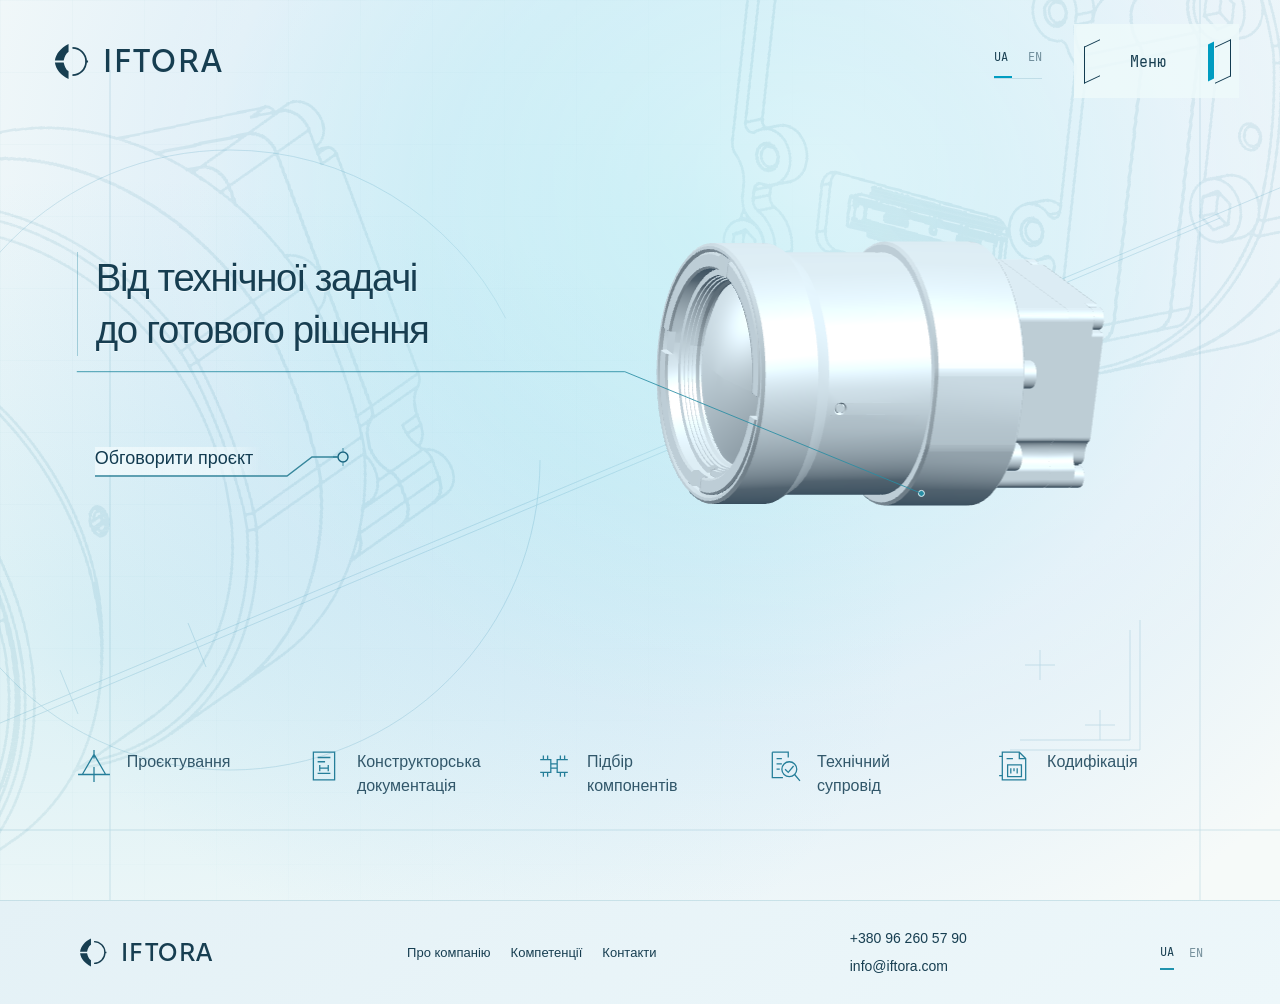
==== commit 1ab01308: "Fix competencies navigation across Home and About" ====
--- a/index.html
+++ b/index.html
@@ -5,8 +5,8 @@
 <header><span class="brand-lockup"><svg class="brand-mark" viewBox="0 0 32 32" aria-hidden="true" hidden></svg><span class="wordmark">IFTORA</span><span class="favicon-samples" hidden aria-hidden="true"></span></span><div class="header-controls"><div class="language" role="group" aria-label="Мова"><button data-lang="uk" aria-pressed="true">UA</button><button data-lang="en" aria-pressed="false">EN</button></div><button id="menu" aria-expanded="false" aria-controls="menu-panel" aria-label="Відкрити меню"><span class="menu-parts" aria-hidden="true"><i></i><i></i><i></i></span><span class="menu-label">Меню</span></button></div></header>
 <div class="model-stage" id="model" tabindex="0" aria-label="Реальна модель ІЧ-модуля. Перетягніть для зміни ракурсу"><picture><source media="(max-width:700px)" srcset="assets/hero-poster-mobile.png"><img class="model-poster" src="assets/hero-poster-desktop.png" alt="Реальна модель ІЧ-модуля"></picture></div>
 <svg class="live-leader" aria-hidden="true"><circle id="leader-node" r="2.5"/><path id="leader-path" pathLength="1"/><path id="leader-start" pathLength="1"/></svg><div class="copy"><h1 id="main-phrase">Від технічної задачі<br>до готового рішення</h1><button class="cta" id="contact">Обговорити проєкт</button></div>
-<section id="menu-panel" role="dialog" aria-modal="true" aria-label="Меню" inert hidden><button id="menu-close" class="engineering-close" aria-label="Закрити меню"><svg viewBox="0 0 48 48" aria-hidden="true"><path d="M13 8 6 12v24l7 4M35 8l7 4v24l-7 4M18 18l12 12m0-12L18 30"/></svg></button><nav class="menu-inner" aria-label="Навігація"><button data-nav="home" aria-current="page">Головна</button><button data-nav="about">Про компанію</button><button data-nav="services">Послуги</button><button data-nav="cases">Кейси</button><button data-nav="faq">FAQ</button><button data-nav="contact">Контакти</button></nav><p class="menu-note" id="menu-note" hidden aria-live="polite"></p></section>
+<section id="menu-panel" role="dialog" aria-modal="true" aria-label="Меню" inert hidden><button id="menu-close" class="engineering-close" aria-label="Закрити меню"><svg viewBox="0 0 48 48" aria-hidden="true"><path d="M13 8 6 12v24l7 4M35 8l7 4v24l-7 4M18 18l12 12m0-12L18 30"/></svg></button><nav class="menu-inner" aria-label="Навігація"><button data-nav="home" aria-current="page">Головна</button><button data-nav="about">Про компанію</button><button data-nav="competencies">Компетенції</button><button data-nav="process">Як працюємо</button><button data-nav="contact">Контакти</button></nav><p class="menu-note" id="menu-note" hidden aria-live="polite"></p></section>
 <section id="contact-panel" role="dialog" aria-modal="true" aria-labelledby="contact-title" hidden inert><div><h2 id="contact-title">Обговорити проєкт</h2><p id="contact-note">Зателефонуйте або напишіть нам</p><address class="project-contacts dialog-contacts"><a href="tel:+380962605790">+380 96 260 57 90</a><a href="mailto:info@iftora.com">info@iftora.com</a></address><button id="contact-close">Повернутися до модуля</button></div></section></main>
 <section class="direction-callouts" aria-label="Інженерні напрями"><article class="direction-tag"><svg class="direction-icon" viewBox="0 0 32 32" fill="none" stroke="currentColor" stroke-width="1.2" aria-hidden="true"><path d="M5 24L16 5l11 19ZM16 1v8M1 24h8m14 0h8M16 17v14m-7-7h14"/></svg><span class="tag-label"><span data-ua="Проєктування" data-en="Design">Проєктування</span></span></article><article class="direction-tag"><svg class="direction-icon" viewBox="0 0 32 32" fill="none" stroke="currentColor" stroke-width="1.2" aria-hidden="true"><path d="M6 3h20v26H6ZM10 8h12M10 12h7M10 23h12M12 18h8m-8-3v6m8-6v6"/></svg><span class="tag-label"><span data-ua="Конструкторська" data-en="Engineering">Конструкторська</span><span data-ua="документація" data-en="documentation">документація</span></span></article><article class="direction-tag"><svg class="direction-icon" viewBox="0 0 32 32" fill="none" stroke="currentColor" stroke-width="1.2" aria-hidden="true"><path d="M3 10h10v12H3m26-12H19v12h10M13 14h6m-6 4h6M6 6v4m4-4v4m12-4v4m4-4v4M6 22v4m4-4v4m12-4v4m4-4v4"/></svg><span class="tag-label"><span data-ua="Підбір" data-en="Component">Підбір</span><span data-ua="компонентів" data-en="selection">компонентів</span></span></article><article class="direction-tag"><svg class="direction-icon" viewBox="0 0 32 32" fill="none" stroke="currentColor" stroke-width="1.2" aria-hidden="true"><path d="M5 3h15v5M5 3v24h10M9 9h5M9 14h5M9 19h3"/><circle cx="21" cy="19" r="7"/><path d="m26 24 5 6m-14-11 3 3 5-6"/></svg><span class="tag-label"><span data-ua="Технічний" data-en="Technical">Технічний</span><span data-ua="супровід" data-en="support">супровід</span></span></article><article class="direction-tag codification"><svg class="direction-icon" viewBox="0 0 32 32" fill="none" stroke="currentColor" stroke-width="1.2" aria-hidden="true"><path d="M5 3h16l6 6v20H5ZM21 3v6h6M9 9h6M2 7h3M2 25h3"/><path d="M10 15h13v11H10ZM13 18v5m3-5v3m3-3v5"/></svg><span class="tag-label" data-ua="Кодифікація" data-en="Codification">Кодифікація</span></article></section>
-<footer class="home-ending" id="home-contact"><div class="ending-bottom"><span class="brand-lockup footer-brand"><svg class="brand-mark" viewBox="0 0 40 40" aria-hidden="true"></svg><span class="wordmark">IFTORA</span></span><nav class="footer-nav" aria-label="Навігація"><button data-nav="about">Про компанію</button><button data-nav="services">Послуги</button><button data-nav="contact">Контакти</button></nav><address class="project-contacts"><a href="tel:+380962605790">+380 96 260 57 90</a><a href="mailto:info@iftora.com">info@iftora.com</a></address><div class="footer-language"><button data-lang="uk" aria-pressed="true">UA</button><button data-lang="en" aria-pressed="false">EN</button></div></div><p id="footer-note" class="footer-note" hidden aria-live="polite"></p></footer>
+<footer class="home-ending" id="home-contact"><div class="ending-bottom"><span class="brand-lockup footer-brand"><svg class="brand-mark" viewBox="0 0 40 40" aria-hidden="true"></svg><span class="wordmark">IFTORA</span></span><nav class="footer-nav" aria-label="Навігація"><button data-nav="about">Про компанію</button><button data-nav="competencies">Компетенції</button><button data-nav="contact">Контакти</button></nav><address class="project-contacts"><a href="tel:+380962605790">+380 96 260 57 90</a><a href="mailto:info@iftora.com">info@iftora.com</a></address><div class="footer-language"><button data-lang="uk" aria-pressed="true">UA</button><button data-lang="en" aria-pressed="false">EN</button></div></div><p id="footer-note" class="footer-note" hidden aria-live="polite"></p></footer>
 <script type="importmap">{"imports":{"three":"./vendor/three.module.js"}}</script><script type="module" src="motion.js?v=navigation-1"></script><script src="accessibility-language.js?v=1"></script></body></html>
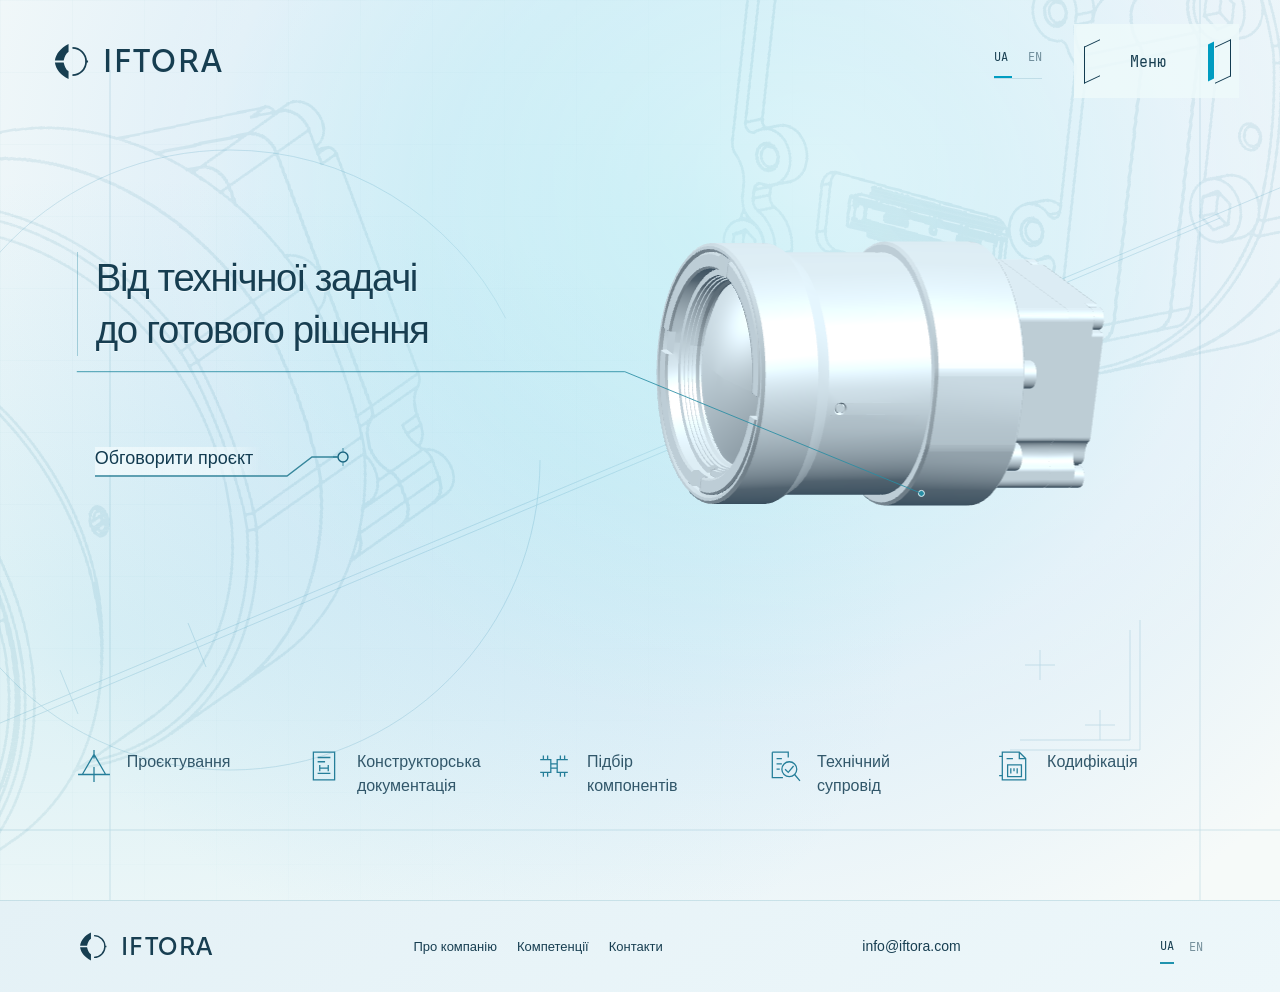
==== commit 7b29a53c: "Remove public phone number from IFTORA website" ====
--- a/index.html
+++ b/index.html
@@ -6,7 +6,7 @@
 <div class="model-stage" id="model" tabindex="0" aria-label="Реальна модель ІЧ-модуля. Перетягніть для зміни ракурсу"><picture><source media="(max-width:700px)" srcset="assets/hero-poster-mobile.png"><img class="model-poster" src="assets/hero-poster-desktop.png" alt="Реальна модель ІЧ-модуля"></picture></div>
 <svg class="live-leader" aria-hidden="true"><circle id="leader-node" r="2.5"/><path id="leader-path" pathLength="1"/><path id="leader-start" pathLength="1"/></svg><div class="copy"><h1 id="main-phrase">Від технічної задачі<br>до готового рішення</h1><button class="cta" id="contact">Обговорити проєкт</button></div>
 <section id="menu-panel" role="dialog" aria-modal="true" aria-label="Меню" inert hidden><button id="menu-close" class="engineering-close" aria-label="Закрити меню"><svg viewBox="0 0 48 48" aria-hidden="true"><path d="M13 8 6 12v24l7 4M35 8l7 4v24l-7 4M18 18l12 12m0-12L18 30"/></svg></button><nav class="menu-inner" aria-label="Навігація"><button data-nav="home" aria-current="page">Головна</button><button data-nav="about">Про компанію</button><button data-nav="competencies">Компетенції</button><button data-nav="process">Як працюємо</button><button data-nav="contact">Контакти</button></nav><p class="menu-note" id="menu-note" hidden aria-live="polite"></p></section>
-<section id="contact-panel" role="dialog" aria-modal="true" aria-labelledby="contact-title" hidden inert><div><h2 id="contact-title">Обговорити проєкт</h2><p id="contact-note">Зателефонуйте або напишіть нам</p><address class="project-contacts dialog-contacts"><a href="tel:+380962605790">+380 96 260 57 90</a><a href="mailto:info@iftora.com">info@iftora.com</a></address><button id="contact-close">Повернутися до модуля</button></div></section></main>
+<section id="contact-panel" role="dialog" aria-modal="true" aria-labelledby="contact-title" hidden inert><div><h2 id="contact-title">Обговорити проєкт</h2><p id="contact-note">Напишіть нам</p><address class="project-contacts dialog-contacts"><a href="mailto:info@iftora.com">info@iftora.com</a></address><button id="contact-close">Повернутися до модуля</button></div></section></main>
 <section class="direction-callouts" aria-label="Інженерні напрями"><article class="direction-tag"><svg class="direction-icon" viewBox="0 0 32 32" fill="none" stroke="currentColor" stroke-width="1.2" aria-hidden="true"><path d="M5 24L16 5l11 19ZM16 1v8M1 24h8m14 0h8M16 17v14m-7-7h14"/></svg><span class="tag-label"><span data-ua="Проєктування" data-en="Design">Проєктування</span></span></article><article class="direction-tag"><svg class="direction-icon" viewBox="0 0 32 32" fill="none" stroke="currentColor" stroke-width="1.2" aria-hidden="true"><path d="M6 3h20v26H6ZM10 8h12M10 12h7M10 23h12M12 18h8m-8-3v6m8-6v6"/></svg><span class="tag-label"><span data-ua="Конструкторська" data-en="Engineering">Конструкторська</span><span data-ua="документація" data-en="documentation">документація</span></span></article><article class="direction-tag"><svg class="direction-icon" viewBox="0 0 32 32" fill="none" stroke="currentColor" stroke-width="1.2" aria-hidden="true"><path d="M3 10h10v12H3m26-12H19v12h10M13 14h6m-6 4h6M6 6v4m4-4v4m12-4v4m4-4v4M6 22v4m4-4v4m12-4v4m4-4v4"/></svg><span class="tag-label"><span data-ua="Підбір" data-en="Component">Підбір</span><span data-ua="компонентів" data-en="selection">компонентів</span></span></article><article class="direction-tag"><svg class="direction-icon" viewBox="0 0 32 32" fill="none" stroke="currentColor" stroke-width="1.2" aria-hidden="true"><path d="M5 3h15v5M5 3v24h10M9 9h5M9 14h5M9 19h3"/><circle cx="21" cy="19" r="7"/><path d="m26 24 5 6m-14-11 3 3 5-6"/></svg><span class="tag-label"><span data-ua="Технічний" data-en="Technical">Технічний</span><span data-ua="супровід" data-en="support">супровід</span></span></article><article class="direction-tag codification"><svg class="direction-icon" viewBox="0 0 32 32" fill="none" stroke="currentColor" stroke-width="1.2" aria-hidden="true"><path d="M5 3h16l6 6v20H5ZM21 3v6h6M9 9h6M2 7h3M2 25h3"/><path d="M10 15h13v11H10ZM13 18v5m3-5v3m3-3v5"/></svg><span class="tag-label" data-ua="Кодифікація" data-en="Codification">Кодифікація</span></article></section>
-<footer class="home-ending" id="home-contact"><div class="ending-bottom"><span class="brand-lockup footer-brand"><svg class="brand-mark" viewBox="0 0 40 40" aria-hidden="true"></svg><span class="wordmark">IFTORA</span></span><nav class="footer-nav" aria-label="Навігація"><button data-nav="about">Про компанію</button><button data-nav="competencies">Компетенції</button><button data-nav="contact">Контакти</button></nav><address class="project-contacts"><a href="tel:+380962605790">+380 96 260 57 90</a><a href="mailto:info@iftora.com">info@iftora.com</a></address><div class="footer-language"><button data-lang="uk" aria-pressed="true">UA</button><button data-lang="en" aria-pressed="false">EN</button></div></div><p id="footer-note" class="footer-note" hidden aria-live="polite"></p></footer>
+<footer class="home-ending" id="home-contact"><div class="ending-bottom"><span class="brand-lockup footer-brand"><svg class="brand-mark" viewBox="0 0 40 40" aria-hidden="true"></svg><span class="wordmark">IFTORA</span></span><nav class="footer-nav" aria-label="Навігація"><button data-nav="about">Про компанію</button><button data-nav="competencies">Компетенції</button><button data-nav="contact">Контакти</button></nav><address class="project-contacts"><a href="mailto:info@iftora.com">info@iftora.com</a></address><div class="footer-language"><button data-lang="uk" aria-pressed="true">UA</button><button data-lang="en" aria-pressed="false">EN</button></div></div><p id="footer-note" class="footer-note" hidden aria-live="polite"></p></footer>
 <script type="importmap">{"imports":{"three":"./vendor/three.module.js"}}</script><script type="module" src="motion.js?v=navigation-1"></script><script src="accessibility-language.js?v=1"></script></body></html>
